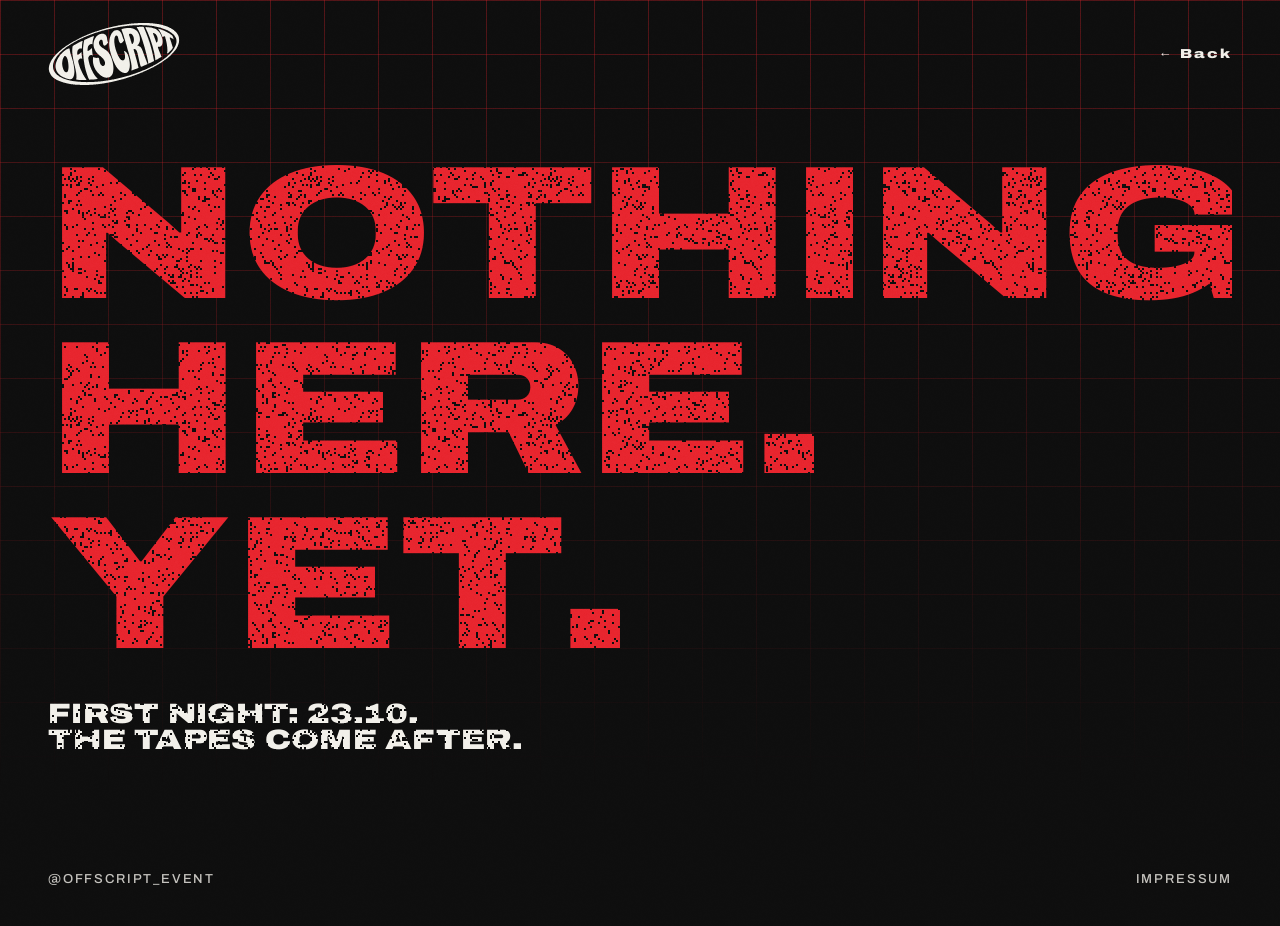
==== archive/index.html @ 316c8d7c "OFFSCRIPT website: countdown, line-up, location, archive, impressum, door app Co-Authored-By: Claude" ====
<!doctype html>
<html lang="en">
<head>
<meta charset="utf-8">
<meta name="viewport" content="width=device-width, initial-scale=1, viewport-fit=cover">
<title>Archive · OFFSCRIPT</title>
<meta name="theme-color" content="#0E0E0E">
<link rel="icon" href="../assets/favicon.png">
<link rel="apple-touch-icon" href="../assets/icon-180.png">
<link rel="stylesheet" href="../assets/site.css">
</head>
<body>
<div class="sub">
  <div class="grid"></div>
  <div class="top">
    <a href="../"><img src="../assets/logo.svg" alt="OFFSCRIPT"></a>
    <a class="back" href="../">← Back</a>
  </div>
  <main>
    <p class="huge x red">Nothing<br>here.<br>Yet.</p>
    <p class="line x">First night: 23.10.<br>The tapes come after.</p>
  </main>
  <footer>
    <a href="https://www.instagram.com/offscript_event/" target="_blank" rel="noopener">@offscript_event</a>
    <a href="../impressum/">Impressum</a>
  </footer>
</div>
</body>
</html>
---- assets/site.css ----
@font-face { font-family: "Archivo X"; src: url("archivo-black.woff2") format("woff2"); font-weight: 900; font-display: swap; }
@font-face { font-family: "Archivo M"; src: url("archivo-med.woff2") format("woff2"); font-weight: 500; font-display: swap; }

:root {
  --red: #E8252E;
  --ink: #0E0E0E;
  --off: #F2F0EA;
  --pad: clamp(16px, 5vw, 48px);
  color-scheme: dark;
}
* { box-sizing: border-box; margin: 0; padding: 0; }
html { background: var(--ink); -webkit-text-size-adjust: 100%; }
body {
  background: var(--ink); color: var(--off);
  font-family: "Archivo M", system-ui, sans-serif; font-weight: 500;
  overflow-x: hidden; -webkit-font-smoothing: antialiased;
}
a { color: inherit; text-decoration: none; }
img { display: block; max-width: 100%; }

/* film grain over everything */
body::after {
  content: ""; position: fixed; inset: -50%; z-index: 50; pointer-events: none;
  background: url("grain.png"); opacity: .07; mix-blend-mode: overlay;
  animation: grain 1s steps(4) infinite;
}
@keyframes grain { 0%{transform:translate(0,0)} 25%{transform:translate(-3%,2%)} 50%{transform:translate(2%,-3%)} 75%{transform:translate(-2%,-1%)} 100%{transform:translate(0,0)} }
@media (prefers-reduced-motion: reduce) { body::after { animation: none; } }

/* heavy worn type */
.x {
  font-family: "Archivo X", "Arial Black", sans-serif; font-weight: 900; letter-spacing: .01em;
  text-transform: uppercase; line-height: .92;
  -webkit-mask-image: url("speckle.png"); mask-image: url("speckle.png");
  -webkit-mask-size: 240px; mask-size: 240px;
}
.red { color: var(--red); }

/* red grid */
.grid {
  position: absolute; inset: 0; pointer-events: none;
  background-image:
    linear-gradient(to right, rgba(232,37,46,.32) 1.5px, transparent 1.5px),
    linear-gradient(to bottom, rgba(232,37,46,.32) 1.5px, transparent 1.5px);
  background-size: 54px 54px;
}

/* ---------- hero ---------- */
.hero { position: relative; min-height: 100svh; display: grid; place-items: center; overflow: hidden; isolation: isolate; }
.hero picture, .hero picture img { position: absolute; inset: 0; width: 100%; height: 100%; object-fit: cover; z-index: -2; }
.hero picture img { opacity: .78; }
.hero .grid { z-index: -1; -webkit-mask-image: linear-gradient(#000 40%, transparent 98%); mask-image: linear-gradient(#000 40%, transparent 98%); }
.hero::before { content: ""; position: absolute; inset: 0; z-index: -1;
  background: radial-gradient(ellipse 70% 55% at 50% 48%, rgba(14,14,14,.82), rgba(14,14,14,.15) 70%),
              linear-gradient(transparent 70%, var(--ink)); }
.hero-in { width: 100%; padding: 96px var(--pad) 72px; display: flex; flex-direction: column; align-items: center; text-align: center; gap: clamp(22px, 4vh, 36px); }
.logo { width: min(78vw, 560px); filter: drop-shadow(0 6px 22px rgba(0,0,0,.6)); }
.date { font-size: clamp(14px, 3.7vw, 26px); }
.cd { display: flex; gap: clamp(6px, 2.2vw, 28px); }
.cd div { display: flex; flex-direction: column; align-items: center; gap: 8px; }
.cd b { font-size: clamp(38px, 10.5vw, 120px); font-variant-numeric: tabular-nums; }
.cd span { font-family: "Archivo X"; font-size: clamp(10px, 2.6vw, 13px); letter-spacing: .18em; color: var(--off); opacity: .75; }
.state { font-size: clamp(64px, 19vw, 170px); display: none; }
.live .cd, .over .cd { display: none; }
.live .state.tonight, .over .state.thanks { display: block; }
.venue { font-size: clamp(12px, 3.2vw, 16px); letter-spacing: .14em; }

/* ---------- sections ---------- */
section { position: relative; padding: clamp(64px, 12vw, 120px) var(--pad); }
.h2 { font-size: clamp(15px, 3.8vw, 18px); letter-spacing: .2em; margin-bottom: clamp(28px, 6vw, 48px); display: flex; align-items: center; gap: 14px; }
.h2::after { content: ""; flex: 1; height: 2px; background: var(--red); opacity: .8; }
.wrap { max-width: 980px; margin: 0 auto; }

/* line-up collage (same composition as the line-up story) */
.collage { position: relative; width: min(100%, 560px); margin: 0 auto; aspect-ratio: 1080 / 1300; container-type: inline-size; }
.collage a { position: absolute; display: block; }
.cut { width: 46.3%; filter: drop-shadow(14px 18px 16px rgba(0,0,0,.7)); }
.cut img { width: 100%; }
.cut.c808 { left: 13%; top: 2%; transform: rotate(-6deg); }
.cut.ccc { left: 47.7%; top: 50.5%; transform: rotate(5deg); z-index: 3; }
.stamp { color: var(--red); white-space: nowrap; filter: drop-shadow(0 4px 10px rgba(0,0,0,.85)); }
.stamp.s808 { left: 30%; top: 53.5%; font-size: 10.9cqw; transform: translate(-50%, -50%) rotate(-6deg); z-index: 2; }
.stamp.scc { left: 55.5%; top: 91%; font-size: 13cqw; transform: translate(-50%, -50%) rotate(4deg); z-index: 4; }
.more { display: block; text-align: center; margin-top: 34px; font-size: 13px; letter-spacing: .16em; opacity: .75; }
.more:hover { opacity: 1; }

/* location */
.loc { overflow: hidden; }
.loc .grid { -webkit-mask-image: radial-gradient(ellipse at 80% 40%, #000, transparent 70%); mask-image: radial-gradient(ellipse at 80% 40%, #000, transparent 70%); opacity: .7; }
.loc .big { font-size: clamp(46px, 13vw, 120px); }
.addr { margin-top: 22px; font-size: clamp(17px, 4.4vw, 24px); line-height: 1.35; }
.btn {
  display: inline-flex; align-items: center; gap: 12px; margin-top: 30px;
  padding: 18px 26px; background: var(--red); color: var(--ink);
  font-family: "Archivo X"; font-size: 17px; letter-spacing: .08em; text-transform: uppercase;
  border-radius: 999px; transition: transform .15s;
}
.btn:active { transform: scale(.97); }

/* archive teaser row */
.archive {
  display: flex; align-items: center; justify-content: space-between; gap: 20px;
  margin: 0 var(--pad); padding: clamp(28px, 6vw, 44px) 0;
  border-top: 2px solid var(--red); border-bottom: 2px solid var(--red);
}
.archive .x { font-size: clamp(40px, 11.5vw, 130px); }
.archive .arrow { font-family: "Archivo X"; font-size: clamp(34px, 9vw, 100px); color: var(--red); transition: transform .2s; }
.archive:hover .arrow { transform: translateX(8px); }

footer {
  display: flex; justify-content: space-between; align-items: center; gap: 16px; flex-wrap: wrap;
  padding: 40px var(--pad) calc(40px + env(safe-area-inset-bottom));
  font-size: 13px; letter-spacing: .14em; text-transform: uppercase;
}
footer a { opacity: .8; } footer a:hover { opacity: 1; color: var(--red); }

/* ---------- sub pages ---------- */
.sub { min-height: 100svh; position: relative; display: flex; flex-direction: column; overflow: hidden; }
.sub .grid { -webkit-mask-image: linear-gradient(#000, transparent 85%); mask-image: linear-gradient(#000, transparent 85%); }
.top { position: relative; display: flex; justify-content: space-between; align-items: center; padding: 22px var(--pad); }
.top img { width: 132px; }
.top a.back { font-family: "Archivo X"; font-size: 13px; letter-spacing: .16em; }
.sub main { position: relative; flex: 1; display: flex; flex-direction: column; justify-content: center; padding: 40px var(--pad) 80px; }
.sub .huge { font-size: clamp(64px, 19vw, 190px); }
.sub .line { margin-top: 28px; font-size: clamp(18px, 4.6vw, 28px); }
.legal { max-width: 720px; line-height: 1.6; font-size: 15px; }
.legal h1 { font-size: clamp(40px, 11vw, 80px); margin-bottom: 36px; }
.legal h2 { font-family: "Archivo X"; font-size: 15px; letter-spacing: .14em; text-transform: uppercase; margin: 34px 0 10px; color: var(--red); }
.legal p { opacity: .88; } .legal a { text-decoration: underline; }
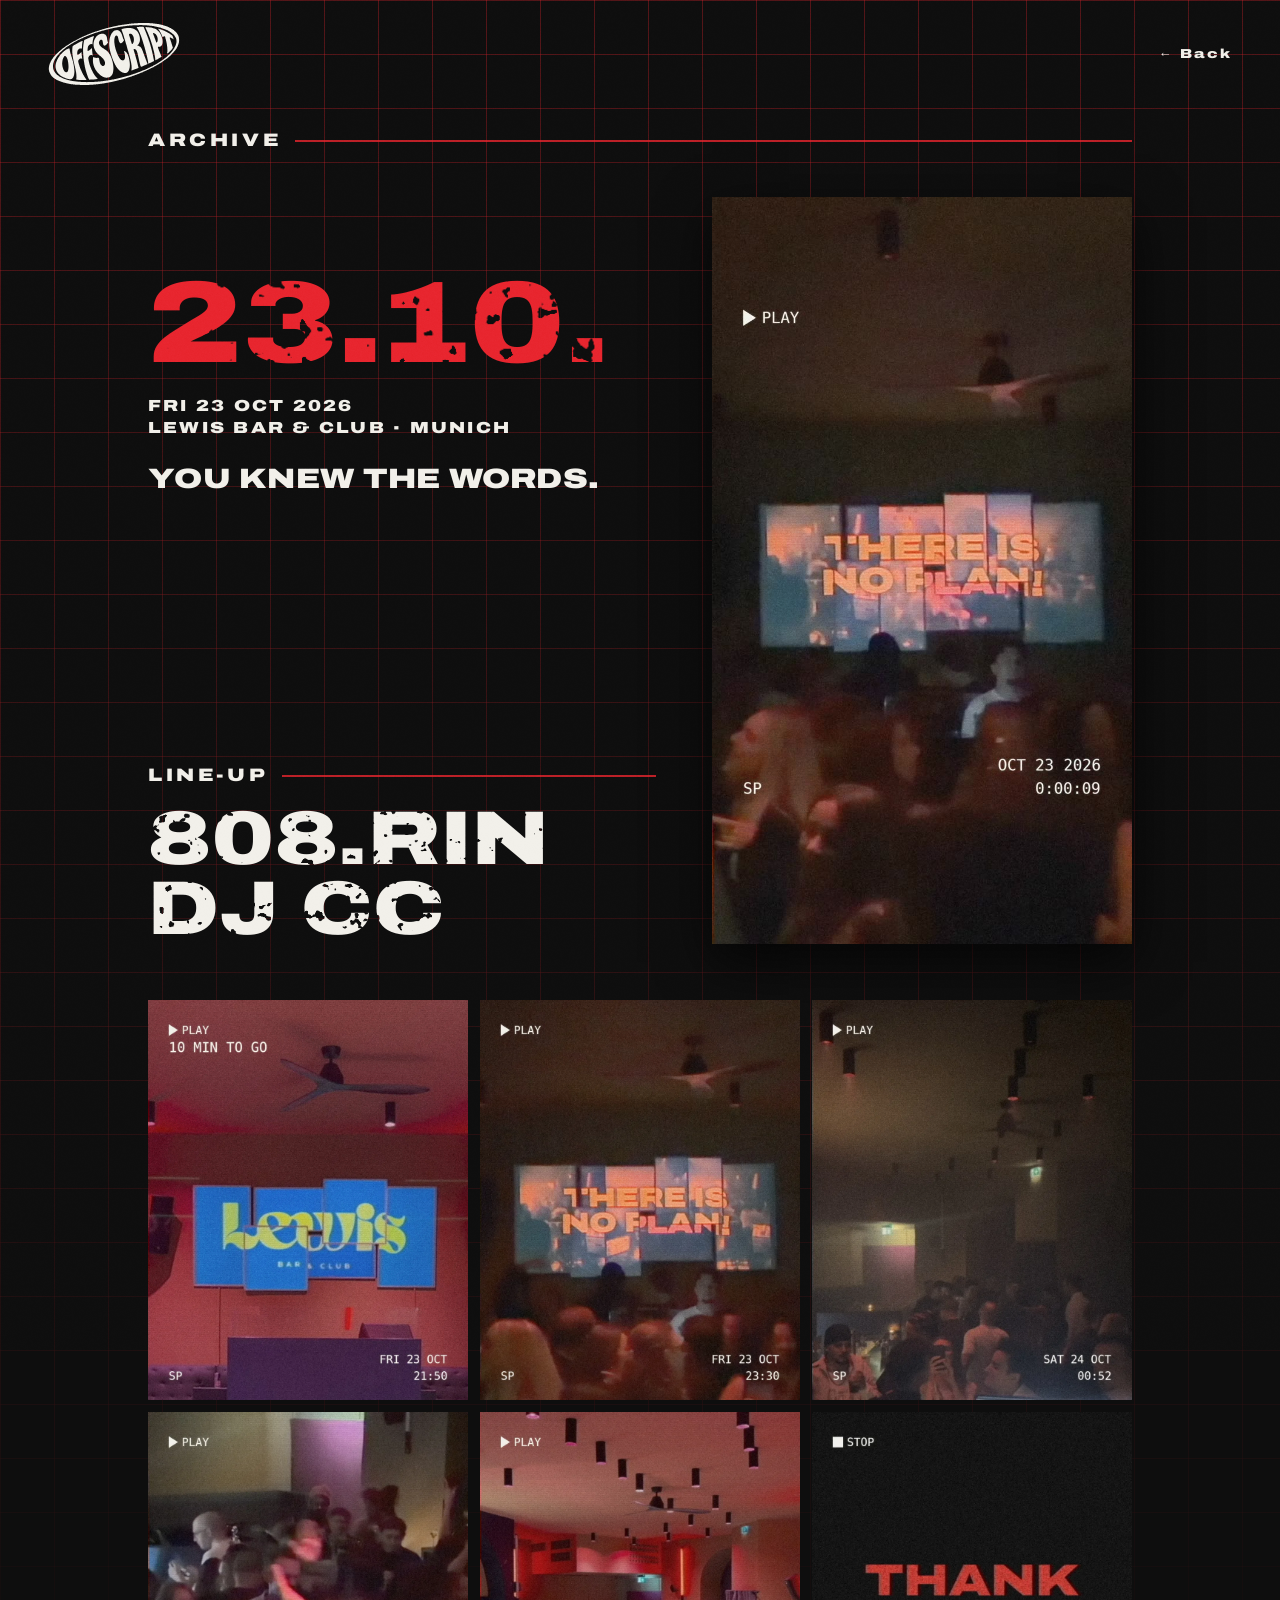
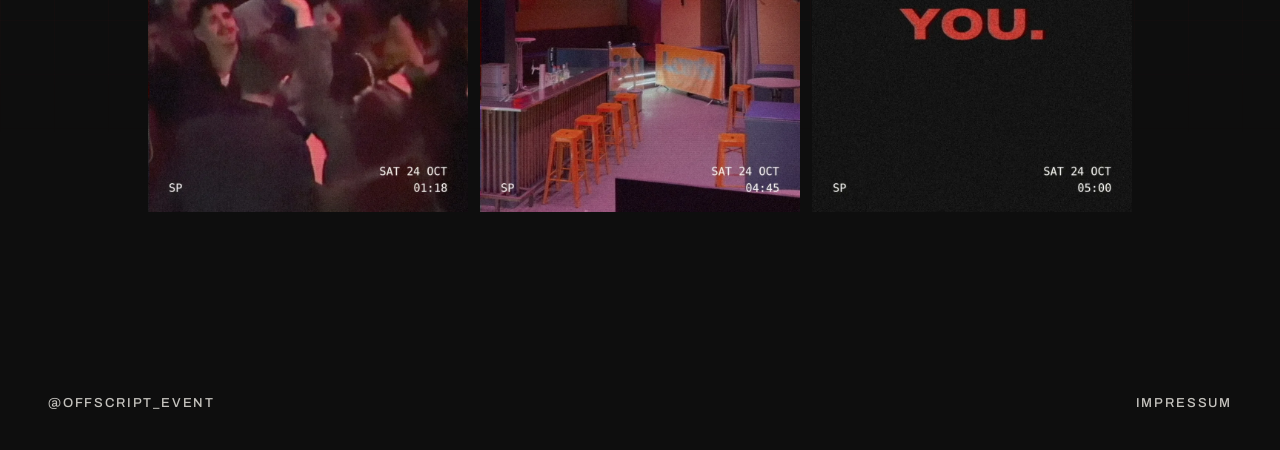
==== commit 17f84ded: "Archive: first night 23.10. with silent recap, line-up and tapes; Datenschutz: photo/video notice Co" ====
--- a/archive/index.html
+++ b/archive/index.html
@@ -4,6 +4,7 @@
 <meta charset="utf-8">
 <meta name="viewport" content="width=device-width, initial-scale=1, viewport-fit=cover">
 <title>Archive · OFFSCRIPT</title>
+<meta name="description" content="OFFSCRIPT archive. Fri 23 Oct 2026, Lewis Bar & Club, Munich.">
 <meta name="theme-color" content="#0E0E0E">
 <link rel="icon" href="../assets/favicon.png">
 <link rel="apple-touch-icon" href="../assets/icon-180.png">
@@ -16,9 +17,34 @@
     <a href="../"><img src="../assets/logo.svg" alt="OFFSCRIPT"></a>
     <a class="back" href="../">← Back</a>
   </div>
-  <main>
-    <p class="huge x red">Nothing<br>here.<br>Yet.</p>
-    <p class="line x">First night: 23.10.<br>The tapes come after.</p>
+  <main class="arch">
+    <h2 class="h2 x">Archive</h2>
+
+    <article class="night" id="231026">
+      <header class="night-head">
+        <p class="huge x red">23.10.</p>
+        <p class="meta x">Fri 23 Oct 2026<br>Lewis Bar &amp; Club · Munich</p>
+        <p class="line x">You knew the words.</p>
+      </header>
+
+      <div class="tape">
+        <video src="../assets/recap-231026.mp4" poster="../assets/recap-231026.jpg" autoplay muted loop playsinline preload="auto" aria-label="Recap 23.10.2026"></video>
+      </div>
+
+      <div class="night-lineup">
+        <p class="h2 x">Line-up</p>
+        <p class="names x">808.RIN<br>DJ CC</p>
+      </div>
+
+      <div class="stills" aria-label="Tapes 23.10.2026">
+        <img src="../assets/tape-231026-01.webp" alt="" loading="lazy" width="864" height="1080">
+        <img src="../assets/tape-231026-02.webp" alt="" loading="lazy" width="864" height="1080">
+        <img src="../assets/tape-231026-03.webp" alt="" loading="lazy" width="864" height="1080">
+        <img src="../assets/tape-231026-04.webp" alt="" loading="lazy" width="864" height="1080">
+        <img src="../assets/tape-231026-05.webp" alt="" loading="lazy" width="864" height="1080">
+        <img src="../assets/tape-231026-06.webp" alt="" loading="lazy" width="864" height="1080">
+      </div>
+    </article>
   </main>
   <footer>
     <a href="https://www.instagram.com/offscript_event/" target="_blank" rel="noopener">@offscript_event</a>
--- a/assets/site.css
+++ b/assets/site.css
@@ -31,9 +31,17 @@
 .x {
   font-family: "Archivo X", "Arial Black", sans-serif; font-weight: 900; letter-spacing: .01em;
   text-transform: uppercase; line-height: .92;
-  -webkit-mask-image: url("speckle.png"); mask-image: url("speckle.png");
-  -webkit-mask-size: 240px; mask-size: 240px;
+  /* organic print wear; scales with the type, so small text gets small chips */
+  -webkit-mask-image: url("wear.png"); mask-image: url("wear.png");
+  -webkit-mask-size: 9em; mask-size: 9em;
 }
+/* small type stays clean and readable */
+.h2, .date, .venue, .addr, .sub .line { -webkit-mask-image: none; mask-image: none; }
+/* every countdown digit gets its own patch of wear */
+.cd div:nth-child(2) b { -webkit-mask-position: 3.1em 1.7em; mask-position: 3.1em 1.7em; }
+.cd div:nth-child(3) b { -webkit-mask-position: 5.4em 4.2em; mask-position: 5.4em 4.2em; }
+.cd div:nth-child(4) b { -webkit-mask-position: 1.3em 6.6em; mask-position: 1.3em 6.6em; }
+.stamp.scc { -webkit-mask-position: 4.4em 2.9em; mask-position: 4.4em 2.9em; }
 .red { color: var(--red); }
 
 /* red grid */
@@ -121,9 +129,36 @@
 .top img { width: 132px; }
 .top a.back { font-family: "Archivo X"; font-size: 13px; letter-spacing: .16em; }
 .sub main { position: relative; flex: 1; display: flex; flex-direction: column; justify-content: center; padding: 40px var(--pad) 80px; }
-.sub .huge { font-size: clamp(64px, 19vw, 190px); }
+.sub .huge { font-size: clamp(40px, 13.5vw, 190px); }
 .sub .line { margin-top: 28px; font-size: clamp(18px, 4.6vw, 28px); }
 .legal { max-width: 720px; line-height: 1.6; font-size: 15px; }
 .legal h1 { font-size: clamp(40px, 11vw, 80px); margin-bottom: 36px; }
 .legal h2 { font-family: "Archivo X"; font-size: 15px; letter-spacing: .14em; text-transform: uppercase; margin: 34px 0 10px; color: var(--red); }
-.legal p { opacity: .88; } .legal a { text-decoration: underline; }
+.legal p { opacity: .88; } .legal p + p { margin-top: 12px; } .legal a { text-decoration: underline; }
+
+/* ---------- archive ---------- */
+.sub main.arch { justify-content: flex-start; width: 100%; max-width: 1080px; margin: 0 auto; padding-top: 24px; }
+.night { display: grid; grid-template-columns: minmax(0, 1fr); gap: clamp(32px, 7vw, 56px); padding-bottom: clamp(32px, 7vw, 64px); }
+.night + .night { border-top: 2px solid var(--red); padding-top: clamp(40px, 8vw, 72px); }
+.night-head .huge { font-size: clamp(64px, 21vw, 180px); }
+.night .meta, .night-lineup .h2 { -webkit-mask-image: none; mask-image: none; }
+.night .meta { margin-top: 18px; font-size: clamp(12px, 3.3vw, 16px); letter-spacing: .14em; line-height: 1.4; }
+.night .line { margin-top: 26px; }
+.tape { width: min(100%, 420px); aspect-ratio: 9 / 16; justify-self: center; background: #000; box-shadow: 0 18px 50px rgba(0,0,0,.7); }
+.tape video { width: 100%; height: 100%; object-fit: cover; display: block; }
+.night-lineup .h2 { margin-bottom: 20px; }
+.names { font-size: clamp(46px, 14vw, 110px); }
+.night-lineup .names { -webkit-mask-position: 2.2em 4.1em; mask-position: 2.2em 4.1em; }
+.stills { min-width: 0; display: flex; gap: 12px; overflow-x: auto; scroll-snap-type: x mandatory; margin: 0 calc(var(--pad) * -1); padding: 0 var(--pad) 6px; scrollbar-width: none; }
+.stills::-webkit-scrollbar { display: none; }
+.stills img { flex: 0 0 78%; width: 78%; height: auto; aspect-ratio: 4 / 5; object-fit: cover; scroll-snap-align: center; }
+@media (min-width: 1040px) {
+  .night { grid-template-columns: minmax(0, 1fr) 420px; column-gap: 56px; align-items: start; }
+  .night-head { align-self: center; }
+  .night-head .huge { font-size: 116px; }
+  .names { font-size: 76px; }
+  .tape { grid-column: 2; grid-row: 1 / span 2; }
+  .night-lineup { grid-column: 1; grid-row: 2; align-self: end; }
+  .stills { grid-column: 1 / -1; display: grid; grid-template-columns: repeat(3, 1fr); overflow: visible; margin: 0; padding: 0; }
+  .stills img { width: 100%; }
+}
